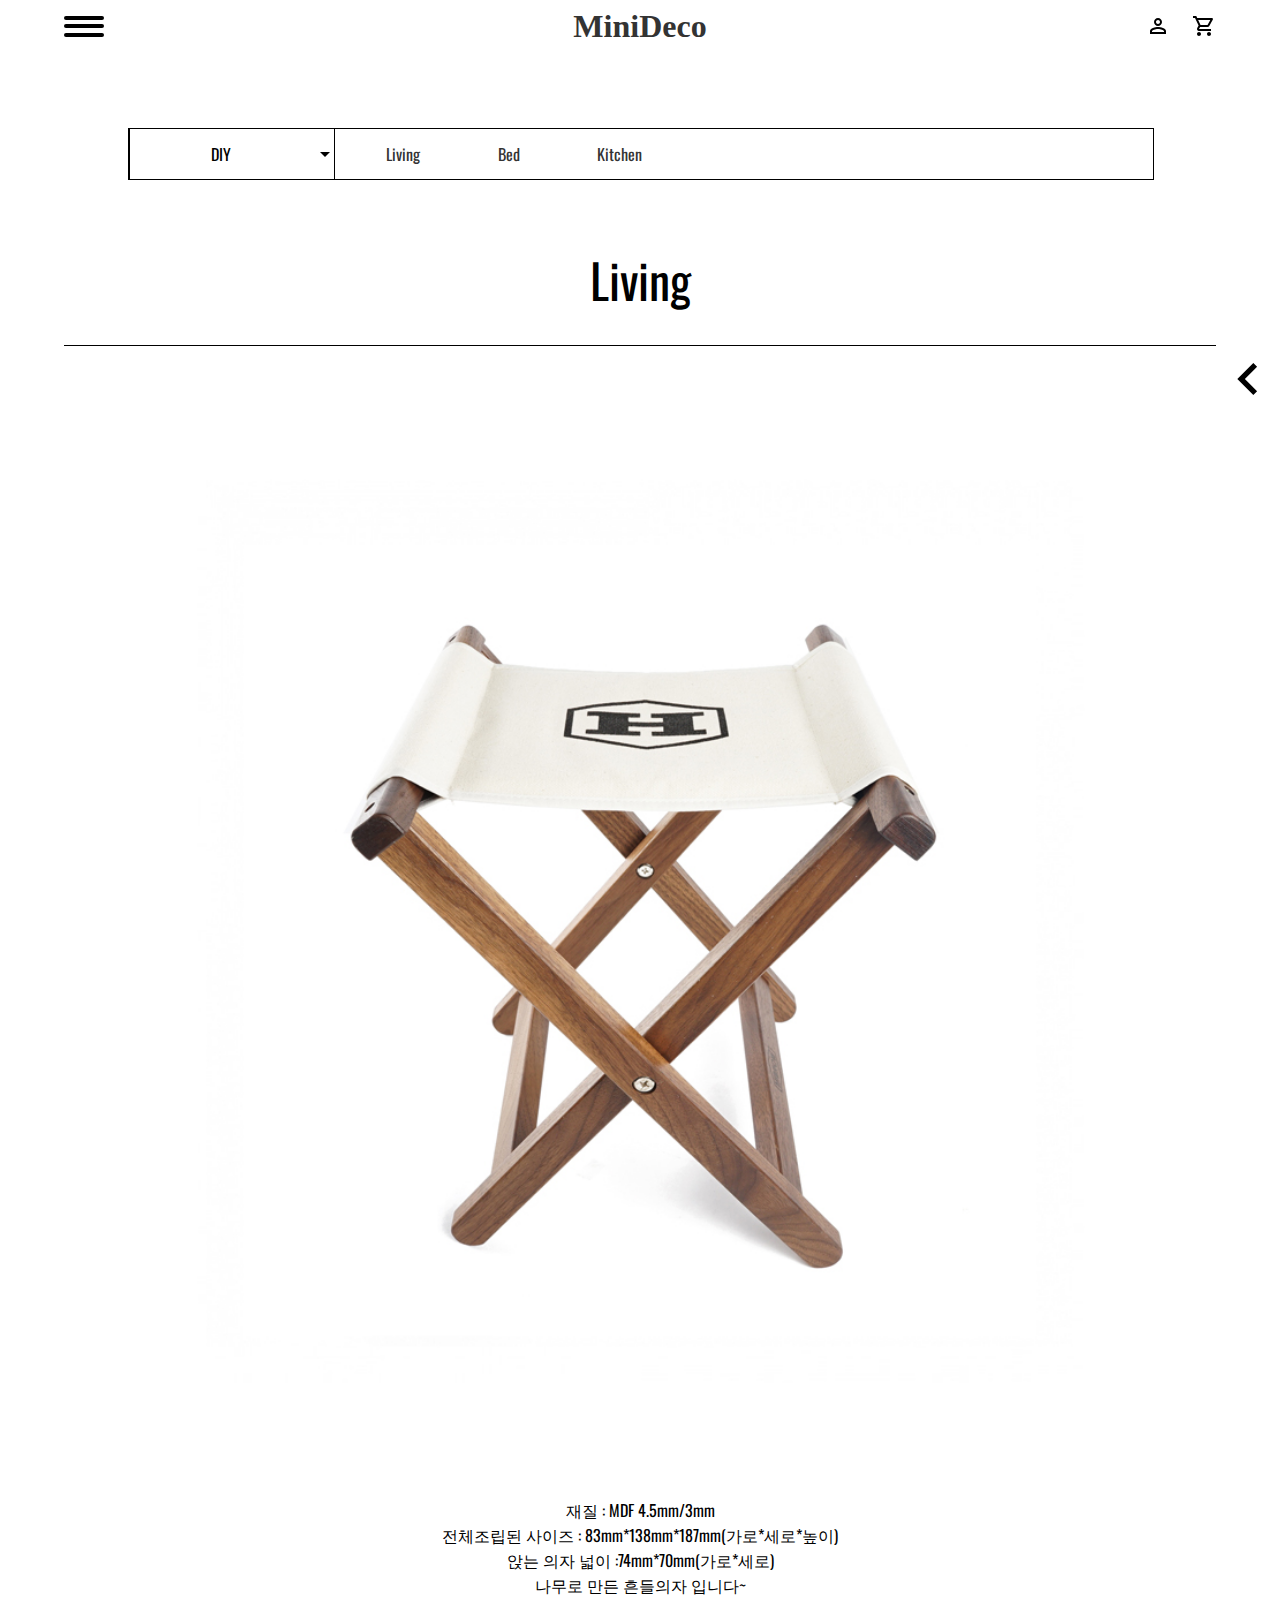
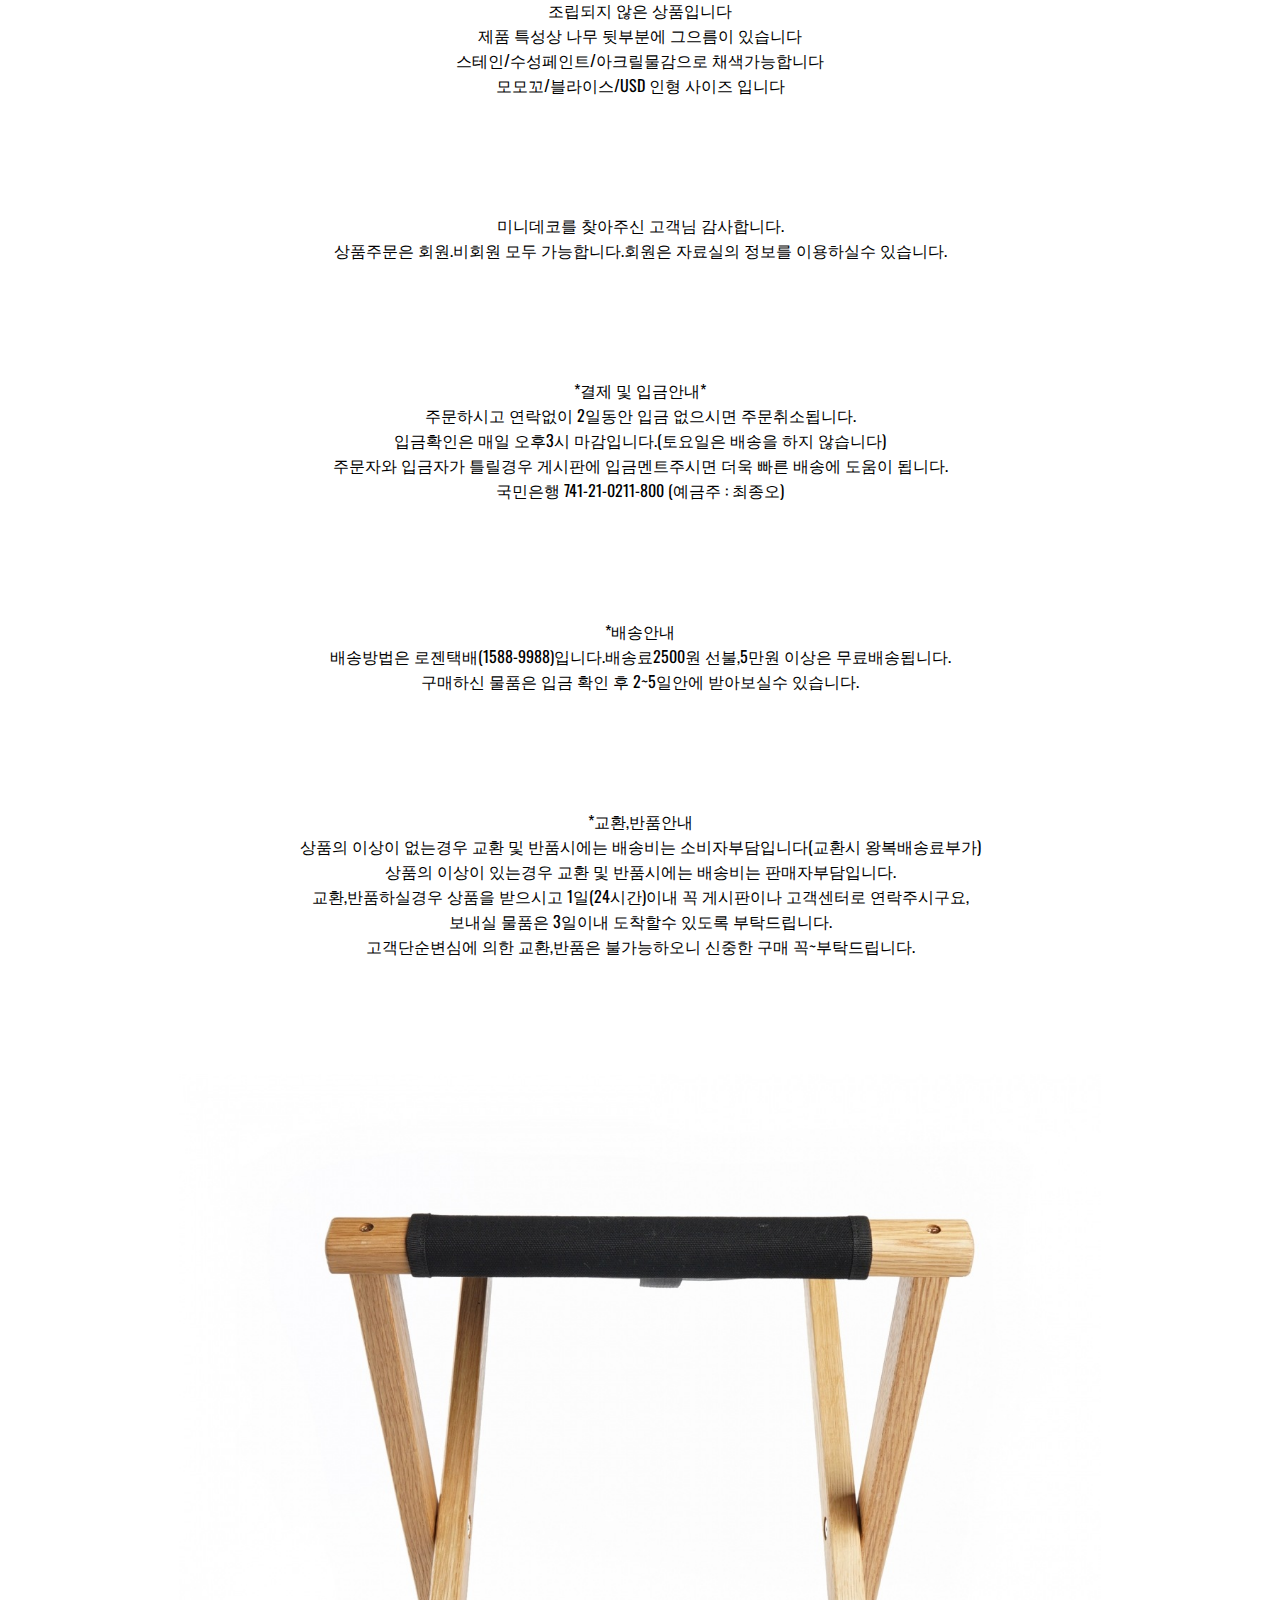
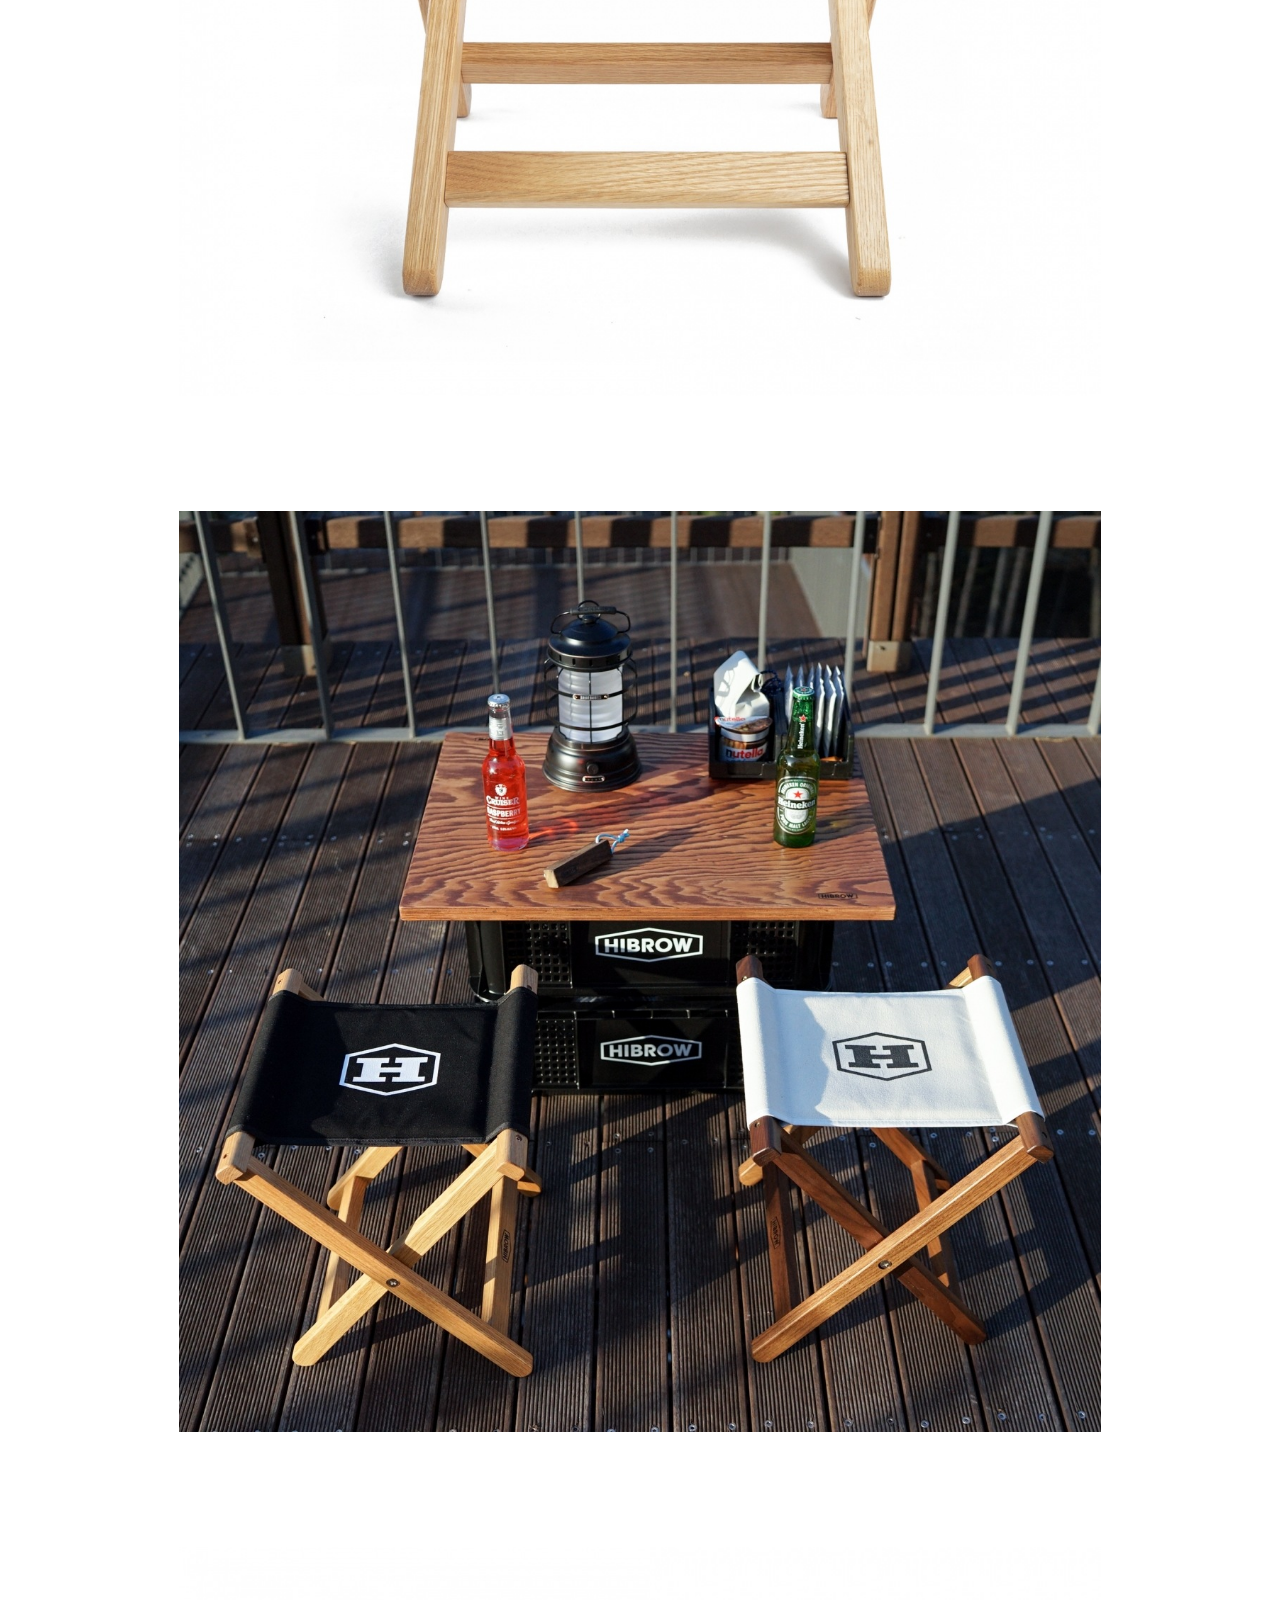
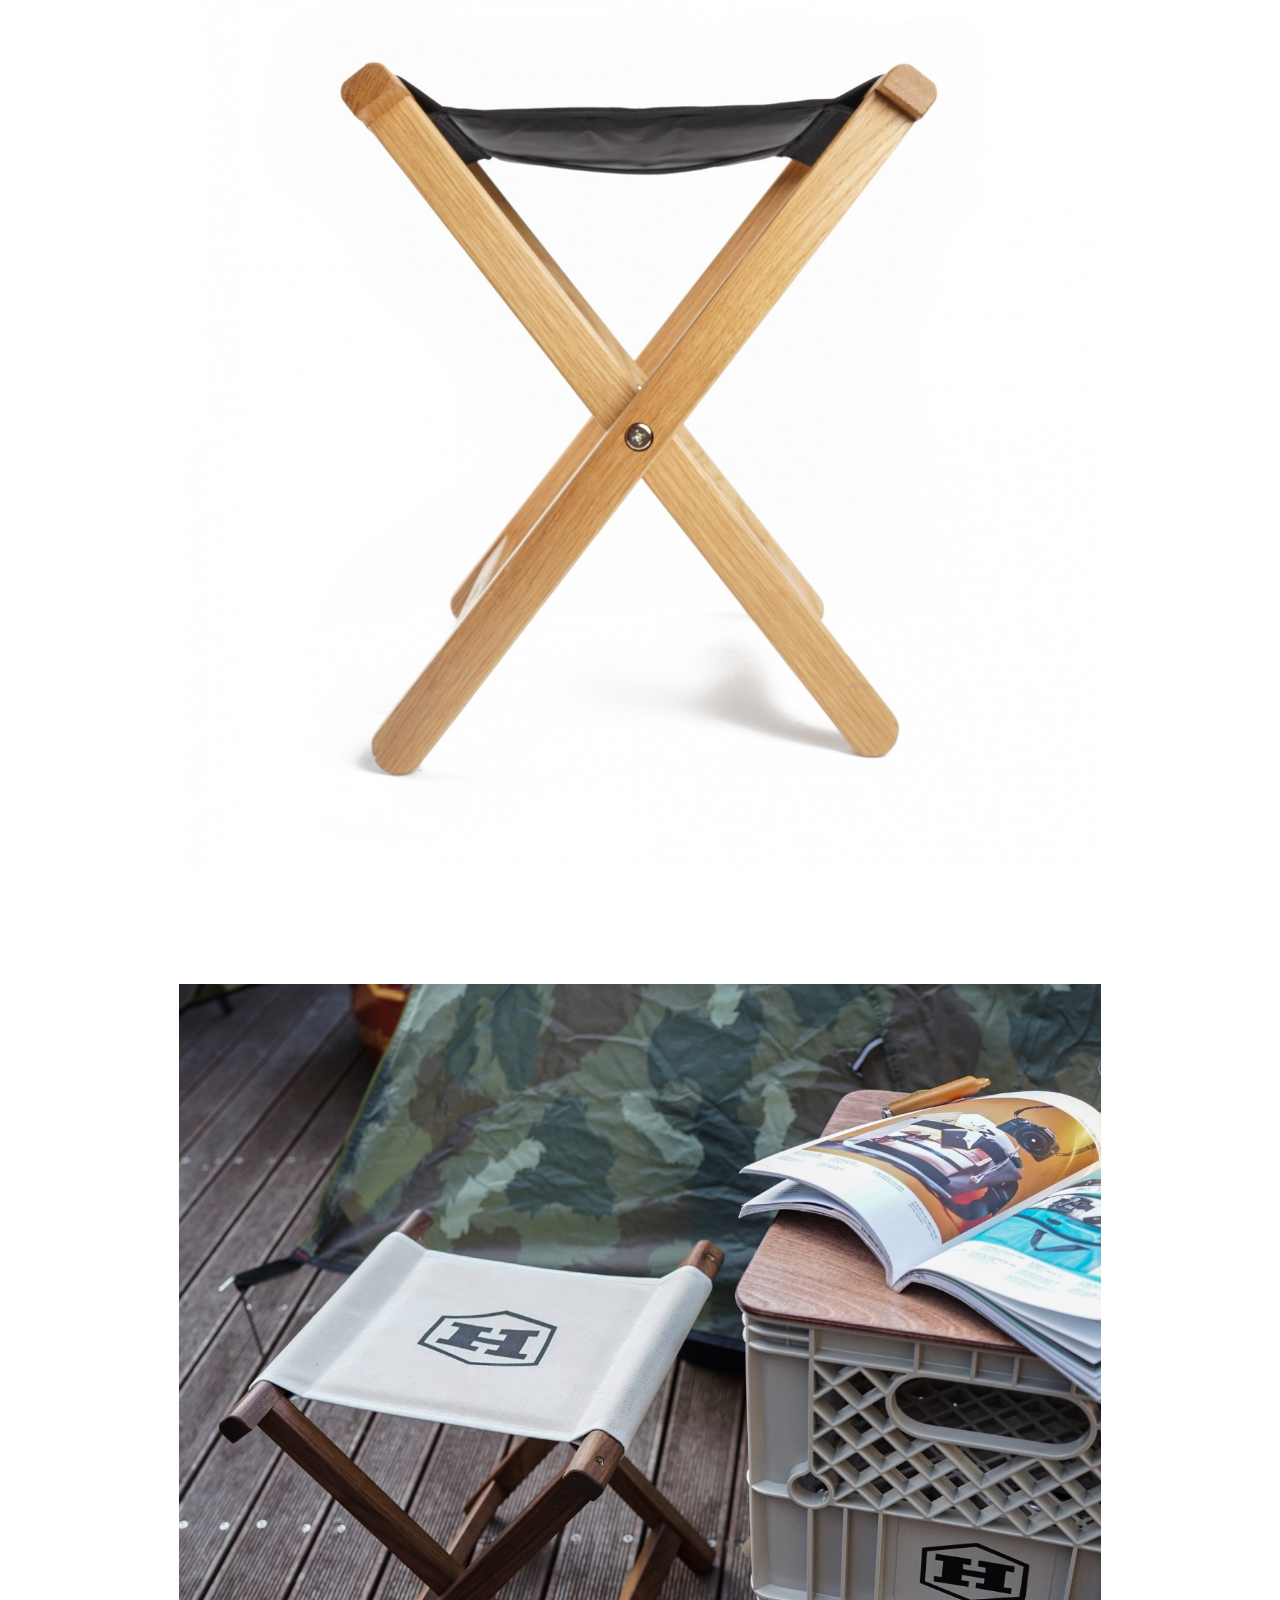
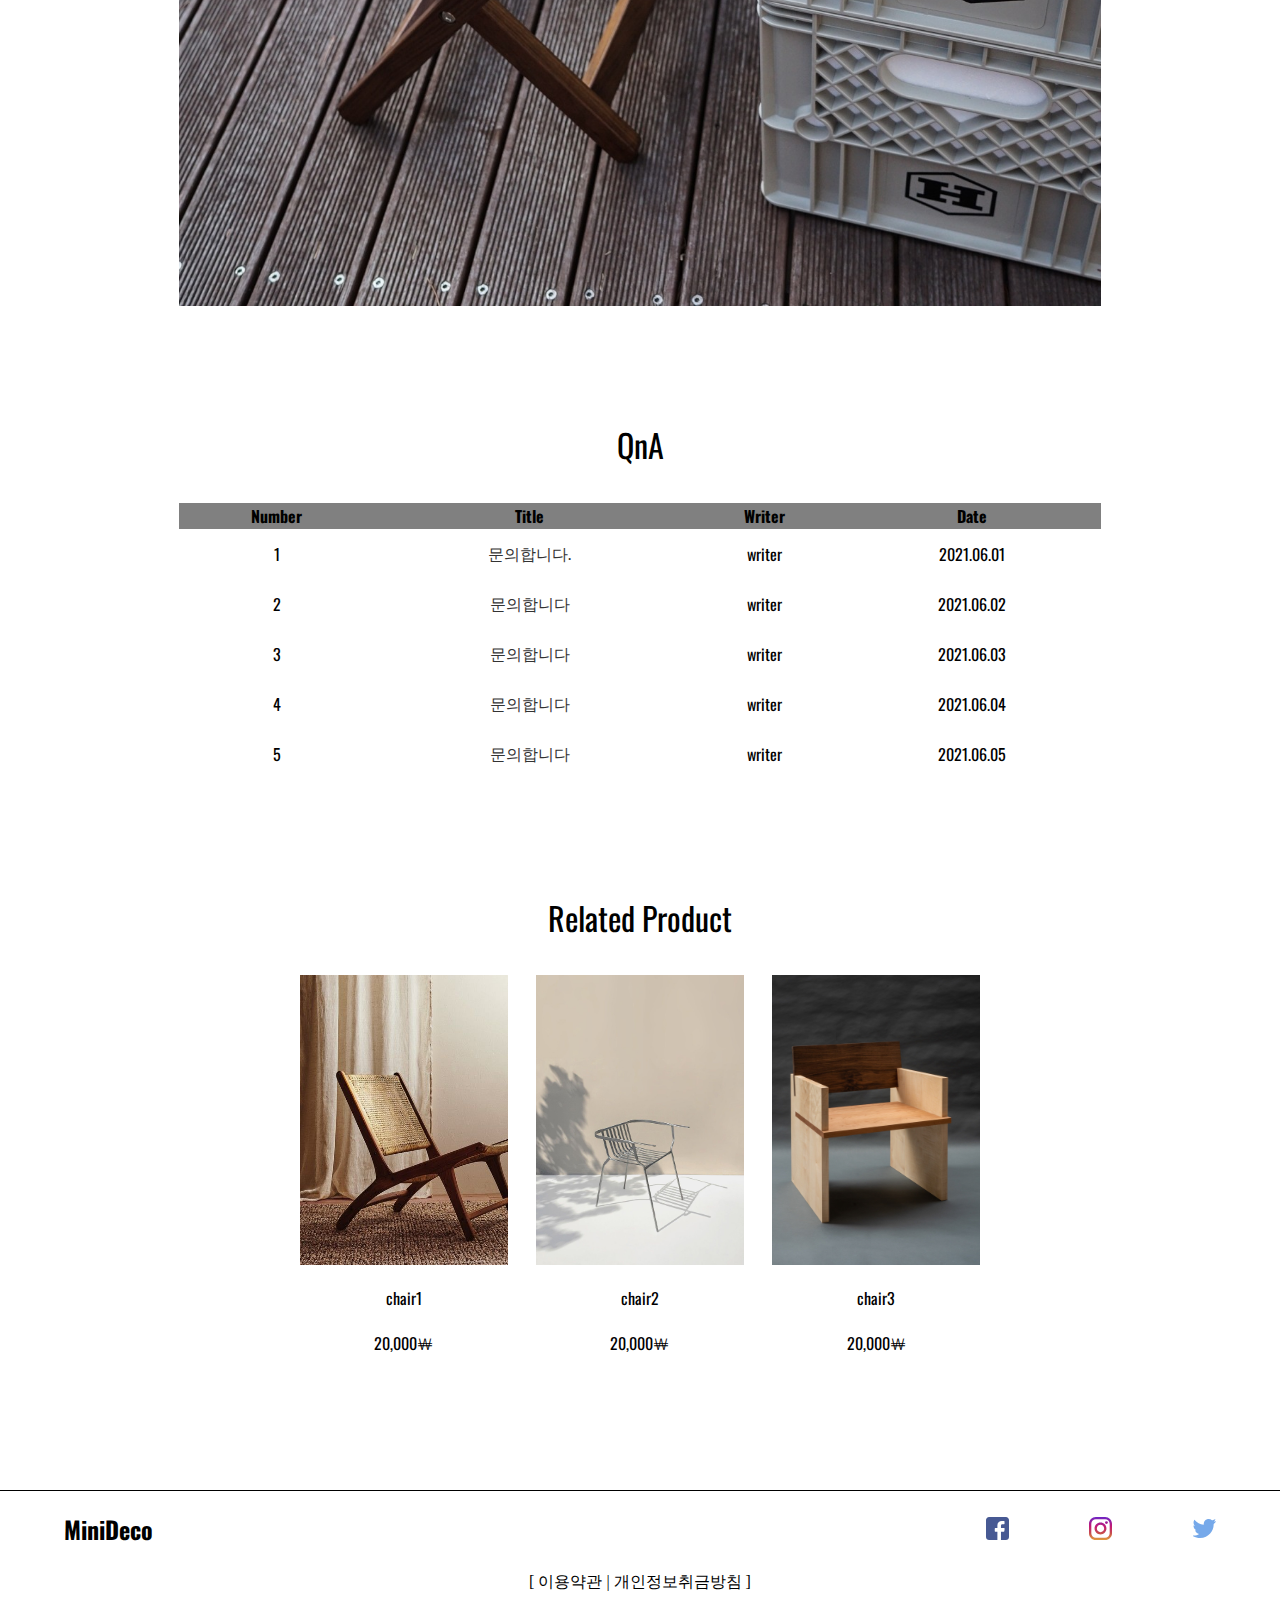
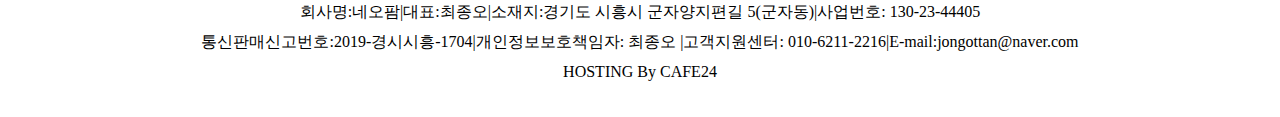
==== detail.html @ d458aa54 "project renual" ====
<!DOCTYPE html>
<html lang="en">

<head>
    <meta charset="UTF-8">
    <meta http-equiv="X-UA-Compatible" content="IE=edge">
    <meta name="viewport" content="width=device-width, initial-scale=1.0">
    <meta property="og:title" content="MiniDeco">
    <!-- og : offengraphic -->
    <meta property="og:url" content="https://dlsdk0601.github.io/frontend/">
    <meta property="og:image" content="img/main1-1.jpg">
    <meta property="og:description" content="원목가구 사이트">

    <meta name="twitter:card" content="summary">
    <meta name="twitter:title" content="MiniDeco">
    <meta name="twitter:url" content="https://dlsdk0601.github.io/frontend/">
    <meta name="twitter:image" content="img/main1-1.jpg">
    <meta name="twitter:description" content="공유시 요약설명">

    <link rel="shortcut icon" href="img/thumnail1.ico">
    <!-- pc에서 탭에 보이는 썸네일 -->
    <link rel="apple-touch-icon-precomposed" sizes="114*114" href="img/thumnail1.ico">
    <title>detail</title>
    <link rel="stylesheet" href="css/detail.css">
    <script src="src/jquery-3.6.0.min.js"></script>
    <script src="https://code.jquery.com/jquery-2.2.0.min.js" type="text/javascript"></script>
    <script src="src/slick.min.js" type="text/javascript" charset="utf-8"></script>
    <script src="src/common.js"></script>
</head>

<body>
    <header>
        <div class="trigger">
            <a class="menu-trigger type7" href="#">
                <span>1</span>
                <span>2</span>
                <span>3</span>
            </a>
        </div>

        <a href="#">
            <h1>MiniDeco</h1>
        </a>

        <div class="topicons">
            <a href="#"><img src="img/Login.svg" alt=""></a>
            <a href="#"><img src="img/Cart.svg" alt=""></a>
        </div>

        <div class="login">
            <div class="close"> 
                <a href="#">
                    <span>1</span>
                    <span>2</span>
                </a>
            </div>
            <p>Login</p>
            <form>
                <input type="text" id="email" placeholder="Email">
                <input type="password" id="pw" placeholder="password">
                <button class="loginbtn">Login</button>
            </form>
            <a class="pwbtn" href="#">Forgot your Password?</a>
            <p>Login with</p>
            <figure>
                <a href="https://www.facebook.com/"><img src="img/facebook.svg" alt=""></a>
                <a href="https://www.instagram.com/"><img src="img/instagram.svg" alt=""></a>
                <a href="https://twitter.com/"><img src="img/twitter.svg" alt=""></a>
            </figure>
        </div>

        <div class="pop">
            <div class="menu">
                <div id="bigMenu" class="menuname">
                    <p class="menu1"><a href="#">DIY</a></p>
                    <p class="menu2"><a href="#">Wood</a></p>
                    <p class="menu3"><a href="#">Metal</a></p>
                    <p class="menu4"><a href="#">Deco</a></p>
                    <p><a href="notice.html">QnA</a></p>
                </div>
            </div>

            <div id="submenu" class="submenu">
                <div class="sub1 active">
                    <p><a href="#">Kitchen</a></p>
                    <p><a href="#">Bed</a></p>
                    <p><a href="#">Living</a></p>
                </div>
                <div class="sub2">
                    <p><a href="#">Kitchen</a></p>
                    <p><a href="#">Living</a></p>
                </div>
                <div class="sub3">
                    <p><a href="#">Handle</a></p>
                    <p><a href="#">Light</a></p>
                </div>
                <div class="sub4">
                    <p><a href="#">Handmade</a></p>
                    <p><a href="#">Miniature</a></p>
                </div>
            </div>
        </div>
        
    </header>

    <main>

        <div id="Top" class="sort1">
            <ul class="menulist">
                <li class="selected">
                    <div>DIY</div>
                    <a href="#"><img src="img/arrowdown.svg" alt=""></a>
                </li>
                <li>DIY</li>
                <li>Wood</li>
                <li>Metal</li>
                <li>Deco</li>
            </ul>
            <span>
                <a href="#" class="active">Living</a>
                <a href="#">Bed</a>
                <a href="#">Kitchen</a>
            </span>
        </div>

        <p class="title">
            Living
        </p>

        <div class="container">
            <div class="info">
                <figure class="bigphto">
                    <img src="img/detail.jpg" alt="">
                </figure>
                <p class="exp1">
                    재질 : MDF 4.5mm/3mm <br> 전체조립된 사이즈 : 83mm*138mm*187mm(가로*세로*높이)<br> 앉는 의자 넓이 :74mm*70mm(가로*세로)<br> 나무로 만든 흔들의자 입니다~<br> 조립되지 않은 상품입니다<br> 제품 특성상 나무 뒷부분에 그으름이 있습니다<br> 스테인/수성페인트/아크릴물감으로 채색가능합니다<br> 모모꼬/블라이스/USD 인형 사이즈 입니다<br>
                </p>
                <p class="exp2">
                    미니데코를 찾아주신 고객님 감사합니다.<br> 상품주문은 회원.비회원 모두 가능합니다.회원은 자료실의 정보를 이용하실수 있습니다.
                </p>
                <p class="exp3">
                    *결제 및 입금안내*<br> 주문하시고 연락없이 2일동안 입금 없으시면 주문취소됩니다.<br> 입금확인은 매일 오후3시 마감입니다.(토요일은 배송을 하지 않습니다)<br> 주문자와 입금자가 틀릴경우 게시판에 입금멘트주시면 더욱 빠른 배송에 도움이 됩니다.<br> 국민은행 741-21-0211-800 (예금주 : 최종오)<br>
                </p>
                <p class="exp4">
                    *배송안내<br> 배송방법은 로젠택배(1588-9988)입니다.배송료2500원 선불,5만원 이상은 무료배송됩니다.<br> 구매하신 물품은 입금 확인 후 2~5일안에 받아보실수 있습니다.<br>
                </p>
                <p class="exp5">
                    *교환,반품안내<br> 상품의 이상이 없는경우 교환 및 반품시에는 배송비는 소비자부담입니다(교환시 왕복배송료부가)<br> 상품의 이상이 있는경우 교환 및 반품시에는 배송비는 판매자부담입니다.<br> 교환,반품하실경우 상품을 받으시고 1일(24시간)이내 꼭 게시판이나 고객센터로 연락주시구요,<br> 보내실 물품은 3일이내 도착할수 있도록 부탁드립니다.<br> 고객단순변심에 의한 교환,반품은 불가능하오니 신중한 구매
                    꼭~부탁드립니다.
                    <br>
                </p>
                <div class="subphoto">
                    <figure class="ex">
                        <a href="#"><img src="img/ex2.jpg" alt=""></a>
                    </figure>
                    <figure class="ex">
                        <a href="#"><img src="img/ex4.jpg" alt=""></a>
                    </figure>
                    <figure class="ex">
                        <a href="#"><img src="img/ex5.jpg" alt=""></a>
                    </figure>
                    <figure class="ex">
                        <a href="#"><img src="img/ex6.jpg" alt=""></a>
                    </figure>
                </div>

                <div class="title1">
                    <span>QnA</span>
                </div>
                <table class="table">
                    <thead>
                        <tr>
                            <th>Number</th>
                            <th>Title</th>
                            <th>Writer</th>
                            <th>Date</th>
                        </tr>
                    </thead>
                    <tbody>
                        <tr class="item1">
                            <td>1</td>
                            <td><a href="notice.html">문의합니다.</a></td>
                            <td>writer</td>
                            <td>2021.06.01</td>
                        </tr>
                        <tr class="item2">
                            <td>2</td>
                            <td><a href="notice.html">문의합니다</a></td>
                            <td>writer</td>
                            <td>2021.06.02</td>
                        </tr>
                        <tr class="item3">
                            <td>3</td>
                            <td><a href="notice.html">문의합니다</a></td>
                            <td>writer</td>
                            <td>2021.06.03</td>
                        </tr>
                        <tr class="item4">
                            <td>4</td>
                            <td><a href="notice.html">문의합니다</a></td>
                            <td>writer</td>
                            <td>2021.06.04</td>
                        </tr>
                        <tr class="item5">
                            <td>5</td>
                            <td><a href="notice.html">문의합니다</a></td>
                            <td>writer</td>
                            <td>2021.06.05</td>
                        </tr>
                    </tbody>
                </table>

                <div class="related">
                    <p class="title1">Related Product</p>
                    <ul>
                        <li>
                            <a class="left" href="#"></a>
                        </li>
                        <li>
                            <figure>
                                <a href="itemlist.html"><img src="img/right.jpg" alt=""></a>
                            </figure>
                            <p>chair1</p>
                            <p>20,000￦</p>
                        </li>
                        <li>
                            <figure>
                                <a href="itemlist.html"><img src="img/right2.jpg" alt=""></a>
                            </figure>
                            <p>chair2</p>
                            <p>20,000￦</p>
                        </li>
                        <li>
                            <figure>
                                <a href="itemlist.html"><img src="img/EX1.png" alt=""></a>
                            </figure>
                            <p>chair3</p>
                            <p>20,000￦</p>
                        </li>
                        <li>
                            <a class="right" href="#"></a>
                        </li>
                    </ul>
                </div>
            </div>

            <div class="side">
                <p class="mininame"><img src="img/arrowleft.svg" alt=""></p>
                <p class="name">Chair</p>
                <div class="price">
                    <p>Price</p>
                    <p>80,000￦</p>
                </div>
                <div class="material">
                    <p>material</p>
                    <p>Wood</p>
                </div>
                <div class="color">
                    <p>Color</p>
                    <section>
                        <input id="chk1" type="radio" name="cl1" checked>
                        <label for="chk1" class="chk1"></label>
                        <input id="chk2" type="radio" name="cl1">
                        <label for="chk2" class="chk2"></label>
                        <input id="chk3" type="radio" name="cl1">
                        <label for="chk3" class="chk3"></label>
                    </section>
                </div>
                <div class="size">
                    <p>Size</p>
                    <p>100*120*500</p>
                </div>
                <div class="point">
                    <p>Membership point</p>
                    <p>10%</p>
                </div>
                <div class="many">
                    <p>How many</p>
                    <input type="number" value="1" min="1">
                </div>
                <div class="buycart">
                    <a href="#">Buy</a>
                    <a href="#">Cart</a>
                </div>
            </div>

            <div class="bottombar">
                <a class="topbtn" href="#Top">▲top</a>
                <a class="bottombtn" href="#Bottom">▼bottom</a>
                <a href="#">buy</a>
                <a href="#">Cart</a>
            </div>
        </div>

    </main>

    <footer id="Bottom">
        <div class="bt-1">
            <h2>MiniDeco</h2>
            <div class="btmicons">
                <figure>
                    <a href="#"><img src="img/facebook.svg" alt=""></a>
                </figure>
                <figure>
                    <a href="#"><img src="img/instagram.svg" alt=""></a>
                </figure>
                <figure>
                    <a href="#"><img src="img/twitter.svg" alt=""></a>
                </figure>
            </div>
        </div>
        <div class="bt-2">
            <p>[ 이용약관 | 개인정보취금방침 ]</p>
            <p>회사명:네오팜|대표:최종오|소재지:경기도 시흥시 군자양지편길 5(군자동)|사업번호: 130-23-44405</p>
            <p>통신판매신고번호:2019-경시시흥-1704|개인정보보호책임자: 최종오 |고객지원센터: 010-6211-2216|E-mail:jongottan@naver.com</p>
            <p>HOSTING By CAFE24</p>
        </div>
    </footer>
</body>

</html>
---- css/detail.css ----
@charset "utf-8";
@import url('common.css');

/*메뉴-------------------------------*/

.sort1 {
    width: 80%;
    height: 50px;
    margin: 10% 10% 5% 10%;
    border: 1px solid black;
    display: flex;
    justify-content: flex-start;
    align-items: center;
    position: relative;
    overflow: hidden;
}

.sort1 .menulist {
    width: 20%;
    height: 100%;
    position: absolute;
    left: 0;
    top: 0;
    text-align: center;
    border-right: 1px solid black;
}

.sort1 .menulist .selected {
    display: flex;
    justify-content: space-between;
    align-items: center;
}

.sort1 .menulist .selected>div {
    width: 90%;
}

.sort1 .menulist .selected>a {
    display: block;
    width: 10%;
}

.sort1 .menulist li {
    width: 100%;
    height: 100%;
}

.sort1 span {
    display: flex;
    justify-content: space-between;
    align-items: center;
    width: 25%;
    height: 100%;
    padding-left: 25%;
    border-left: 1px solid black;
}

.title {
    font-size: 3rem;
    width: 90%;
    margin: 0 auto;
    text-align: center;
    border-bottom: 1px solid black;
    padding-bottom: 30px;
}


/*상품 정보-----------------------------------------------*/

.container {
    width: 100%;
    display: flex;
    justify-content: space-around;
    align-items: stretch;
}

.container .info {
    width: 60%;
    margin-left: 5%;
    flex-grow: 1;
}


/*메인 이미지*/

.container .info .bigphto {
    width: 80%;
    margin: 10% auto;
    text-align: center;
}

.container .info .bigphto img {
    width: 100%;
}


/*상품 설명*/

.container .info p {
    width: 80%;
    margin: 10% auto;
    text-align: center;
}


/*서브 이미지*/

.container .info .ex {
    width: 80%;
    margin: 10% auto;
    text-align: center;
}

.container .info .ex a img {
    width: 100%;
}


/*qna 게시판*/

.container .info .table {
    margin: 0 auto;
    width: 80%;
    padding-bottom: 20px;
    text-align: center;
    border-collapse: collapse;
}

.container .info .table tbody tr {
    height: 50px;
}

.container .info .title1 {
    text-align: center;
    margin: 3%;
    font-size: 2rem;
}

.container .info .table thead {
    background: gray;
}


/*관련상품*/

.container .info .related {
    width: 100%;
}

.container .info .related p {
    margin: 3% auto;
    padding-top: 7%;
}

.container .info .related ul {
    width: 100%;
    margin: 0 auto;
    display: flex;
    justify-content: space-between;
    align-items: center;
}

.container .info .related ul li {
    width: 18%;
}

.container .info .related ul li figure {
    width: 100%;
    height: 290px;
}

.container .info .related ul li figure img {
    width: 100%;
    height: 290px;
}

.container .info .related ul .left {
    display: block;
    width: 50%;
    margin: 0 auto;
    text-align: center;
    display: none;
}

.container .info .related ul:hover .left {
    display: block;
    width: 50%;
    margin: 0 auto;
    text-align: center;
}

.container .info .related ul .right {
    display: block;
    width: 50%;
    margin: 0 auto;
    text-align: center;
    display: none;
}

.container .info .related ul:hover .right {
    display: block;
    width: 50%;
    margin: 0 auto;
    text-align: center;
}

.container .info .related ul .left::before {
    content: '';
    width: 30px;
    height: 30px;
    border-top: 1px solid black;
    border-left: 1px solid black;
    display: inline-block;
    transform: rotate(-45deg);
}

.container .info .related ul .right::after {
    content: '';
    width: 30px;
    height: 30px;
    border-top: 1px solid black;
    border-right: 1px solid black;
    display: inline-block;
    transform: rotate(45deg);
}


/*사이드 창 ------------------------------------------------------*/

.container .side {
    width: 5%;
    height: 60px;
    overflow: hidden;
    position: sticky;
    top: 30%;
    left: 0;
}

.container .side:hover {
    width: 30%;
    height: 90%;
    margin-top: 0;
    padding-right: 5%;
    position: sticky;
    top: 10%;
    bottom: 0;
    background: none;
    flex-grow: 1;
}

.container .side .mininame {
    height: 65.5px;
}

.container .side .mininame>img {
    width: 100%;
    height: 100%;
}

.container .side .topbtn {
    display: block;
    background: #eee;
    width: 100%;
    height: 25px;
}

.container .side .bottombtn {
    display: block;
    background: #eee;
    width: 100%;
    height: 25px;
    border-top: 0px;
}

.container .side:hover>.mininame {
    display: none;
}


/* .container .side:hover > .topbtn{
    display: none;
}
.container .side:hover > .bottombtn{
    display: none;
} */

.container .side .name {
    width: 100%;
    text-align: center;
    font-size: 3rem;
}

.container .side div {
    display: flex;
    justify-content: center;
    align-items: center;
    text-align: center;
    margin: 10% 0 10% 0;
}

.container .side div p {
    width: 50%;
    border-bottom: 1px solid black;
    padding-bottom: 10px;
}

.container .side .color section {
    width: 50%;
    display: flex;
    justify-content: space-around;
    align-items: center;
}

.container .side .color section label {
    width: 24px;
    height: 24px;
}

.container .side .color section .chk1 {
    background: #9c6f59;
}

.container .side .color section .chk2 {
    background: #7a6c63;
}

.container .side .color section .chk3 {
    background: #bbb5b1;
}

.container .side .color #chk1:checked+.chk1 {
    border: 1px solid black;
}

.container .side .color #chk2:checked+.chk2 {
    border: 1px solid black;
}

.container .side .color #chk3:checked+.chk3 {
    border: 1px solid black;
}

.container .side .color input {
    display: none;
}

.container .side .many input {
    width: 30%;
    margin: 0 auto;
}

.container .side .buycart {
    width: 60%;
    margin: 5% auto;
    display: flex;
    justify-content: space-around;
    align-items: center;
}

.container .side a {
    width: 50px;
    height: 25px;
    background: #eee;
    border: 1px solid black;
}


/*모바일 하단바*/

.container .bottombar {
    width: 100%;
    height: 20px;
    position: fixed;
    bottom: 0;
    text-align: center;
    display: none;
    justify-content: center;
    align-items: center;
}

.container .bottombar a:nth-child(1) {
    width: 50%;
    background: #bbb5b1;
}

.container .bottombar a:nth-child(2) {
    width: 50%;
    background: #eee;
}

.container .bottombar:hover+.side {
    display: block;
}


/*responsive--------------------------------------------------------------------------------*/


/*mobile*/

@media (max-width:943px) {
    /*메뉴-------------------------------*/
    .sort1 {
        width: 80%;
        height: 40%;
        margin: 20% 10% 10% 10%;
        border: 0px solid black;
        display: block;
    }
    .sort1 .menulist {
        width: 50%;
        height: 30%;
        display: block;
        position: static;
        margin: 0 auto;
        border: 1px solid black;
        overflow: hidden;
    }
    .sort1 span {
        display: flex;
        justify-content: space-between;
        align-items: center;
        width: 80%;
        padding-left: 0;
        margin: 5% auto;
        border-left: 0px solid black;
    }
    .title {
        font-size: 2rem;
        width: 80%;
        margin: 0 auto;
        text-align: center;
        border-bottom: 0px solid black;
        border-top: 1px solid black;
        padding-bottom: 30px;
    }
    /*상품 정보-----------------------------------------------*/
    .container {
        width: 100%;
        margin: 0;
        display: block;
        justify-content: space-around;
        align-items: stretch;
    }
    .container .info {
        width: 100%;
        flex-grow: 1;
    }
    /*메인 이미지*/
    .container .info .bigphto {
        width: 80%;
        margin: 10% auto;
        text-align: center;
    }
    .container .info .bigphto img {
        width: 100%;
    }
    /*상품 설명*/
    .container .info p {
        width: 80%;
        margin: 10% auto;
        text-align: center;
        font-size: 0.5rem;
    }
    /*서브 이미지*/
    .container .info .subphoto {
        width: 100%;
        display: flex;
        justify-content: space-between;
        align-items: center;
        flex-flow: wrap;
    }
    .container .info .subphoto .ex {
        width: 40%;
        margin: 05%auto;
        text-align: center;
    }
    .container .info .subphoto .ex a img {
        width: 100%;
    }
    /*qna 게시판*/
    .container .info .table {
        margin: 0 auto;
        padding-bottom: 20px;
        text-align: center;
        border-collapse: collapse;
    }
    .container .info .table tbody tr {
        height: 50px;
    }
    .container .info .title1 {
        text-align: center;
        margin: 3%;
        font-size: 1rem;
    }
    .container .info .table {
        font-size: 0.5rem;
    }
    .container .info .table thead {
        background: gray;
    }
    /*관련상품*/
    .container .info .related {
        width: 100%;
    }
    .container .info .related p {
        margin: 3% auto;
        padding-top: 7%;
    }
    .container .info .related ul {
        width: 100%;
        margin: 0 auto;
        display: flex;
        justify-content: space-between;
        align-items: center;
    }
    .container .info .related ul li {
        width: 18%;
    }
    .container .info .related ul li figure {
        width: 100%;
        height: 90px;
    }
    .container .info .related ul li figure img {
        width: 100%;
        height: 90px;
    }
    .container .info .related ul .left {
        display: block;
        width: 50%;
        margin: 0 auto;
        text-align: center;
    }
    .container .info .related ul .right {
        display: block;
        width: 50%;
        margin: 0 auto;
        text-align: center;
    }
    .container .info .related ul .left::before {
        content: '';
        width: 25px;
        height: 25px;
        border-top: 1px solid black;
        border-left: 1px solid black;
        display: inline-block;
        transform: rotate(-45deg);
    }
    .container .info .related ul .right::after {
        content: '';
        width: 25px;
        height: 25px;
        border-top: 1px solid black;
        border-right: 1px solid black;
        display: inline-block;
        transform: rotate(45deg);
    }
    /*사이드 창 ------------------------------------------------------*/
    .container .side {
        width: 80%;
        height: 68vh;
        margin: 0 auto;
        padding-right: 0%;
        position: sticky;
        top: 100px;
        bottom: 0;
        flex-grow: 1;
        background: white;
        overflow: hidden;
        display: none;
    }
    /* .container .side:hover{
    width: 30%; height: 80vh;
    margin-top: 10%;
    padding-right: 5%;
    position: sticky;
    top: 100px; bottom: 0;
    background: none;
    flex-grow: 1;
} */
    .container .side .mininame {
        display: none;
    }
    .container .side .name {
        width: 100%;
        text-align: center;
        font-size: 1rem;
    }
    .container .side div {
        display: flex;
        justify-content: center;
        align-items: center;
        text-align: center;
        margin: 10% 0 10% 0;
    }
    .container .side div p {
        width: 50%;
        border-bottom: 1px solid black;
        padding-bottom: 10px;
        font-size: 0.5rem;
    }
    .container .side .color section {
        width: 50%;
        display: flex;
        justify-content: space-around;
        align-items: center;
    }
    .container .side .color section label {
        width: 24px;
        height: 24px;
    }
    .container .side .color section .chk1 {
        background: #9c6f59;
    }
    .container .side .color section .chk2 {
        background: #7a6c63;
    }
    .container .side .color section .chk3 {
        background: #bbb5b1;
    }
    .container .side .color #chk1:checked+.chk1 {
        border: 1px solid black;
    }
    .container .side .color #chk2:checked+.chk2 {
        border: 1px solid black;
    }
    .container .side .color #chk3:checked+.chk3 {
        border: 1px solid black;
    }
    .container .side .color input {
        display: none;
    }
    .container .side .many input {
        width: 30%;
        margin: 0 auto;
    }
    .container .side .buycart {
        width: 60%;
        margin: 5% auto;
        display: flex;
        justify-content: space-around;
        align-items: center;
    }
    .container .side a {
        font-size: 0.5rem;
        width: 30px;
        height: 18px;
        background: #eee;
        border: 1px solid black;
    }
    /*모바일 하단바----------------------------------------------*/
    .container .bottombar {
        width: 100%;
        height: 20px;
        position: fixed;
        bottom: 0;
        text-align: center;
        display: flex;
        justify-content: center;
        align-items: center;
    }
    .container .bottombar a:nth-child(1) {
        width: 25%;
        background: #bbb5b1;
    }
    .container .bottombar a:nth-child(2) {
        width: 25%;
        background: #eee;
    }
    .container .bottombar a:nth-child(3) {
        width: 25%;
        background: #bbb5b1;
    }
    .container .bottombar a:nth-child(4) {
        width: 25%;
        background: #eee;
    }
    .container .bottombar:hover+.side {
        display: block;
    }
}


/*mobile and tablet*/

@media (min-width:944px) and (max-width:1024px) {
    /*메뉴-------------------------------*/
    .sort1 {
        width: 80%;
        height: 50px;
        margin: 10% 10% 5% 10%;
        border: 1px solid black;
        display: flex;
        justify-content: flex-start;
        align-items: center;
    }
    .sort1 .menulist {
        width: 20%;
        height: 100%;
        border: 0px;
        padding: 0;
    }
    .sort1 span {
        display: flex;
        justify-content: space-between;
        align-items: center;
        width: 25%;
        height: 100%;
        padding-left: 25%;
        border-left: 1px solid black;
    }
    .title {
        font-size: 3rem;
        width: 80%;
        margin: 0 auto;
        text-align: center;
        border-bottom: 1px solid black;
        padding-bottom: 30px;
    }
    /*상품 정보-----------------------------------------------*/
    .container {
        width: 100%;
        display: flex;
        justify-content: space-around;
        align-items: stretch;
    }
    .container .info {
        width: 60%;
        margin-left: 5%;
        flex-grow: 1;
    }
    /*메인 이미지*/
    .container .info .bigphto {
        width: 80%;
        margin: 10% auto;
        text-align: center;
    }
    .container .info .bigphto img {
        width: 100%;
    }
    /*상품 설명*/
    .container .info p {
        width: 80%;
        margin: 10% auto;
        text-align: center;
    }
    /*서브 이미지*/
    .container .info .subphoto {
        width: 100%;
        display: flex;
        justify-content: space-between;
        align-items: center;
        flex-flow: wrap;
    }
    .container .info .subphoto .ex {
        width: 20%;
        margin-bottom: 5%;
        text-align: center;
    }
    .container .info .subphoto .ex a img {
        width: 100%;
    }
    /*qna 게시판*/
    .container .info .table {
        margin: 0 auto;
        padding-bottom: 20px;
        text-align: center;
        border-collapse: collapse;
    }
    .container .info .table tbody tr {
        height: 50px;
    }
    .container .info .title1 {
        text-align: center;
        margin: 3%;
        font-size: 2rem;
    }
    .container .info .table thead {
        background: gray;
    }
    /*관련상품*/
    .container .info .related {
        width: 100%;
    }
    .container .info .related p {
        margin: 3% auto;
        padding-top: 7%;
    }
    .container .info .related ul {
        width: 100%;
        margin: 0 auto;
        display: flex;
        justify-content: space-between;
        align-items: center;
    }
    .container .info .related ul li {
        width: 18%;
    }
    .container .info .related ul li figure {
        width: 100%;
        height: 290px;
    }
    .container .info .related ul li figure img {
        width: 100%;
        height: 290px;
    }
    .container .info .related ul .left {
        display: block;
        width: 50%;
        margin: 0 auto;
        text-align: center;
        display: block;
    }
    /* .container .info .related ul:hover .left{
        display: block;
        width: 50%;
        margin: 0 auto;
        text-align: center;
    } */
    .container .info .related ul .right {
        display: block;
        width: 50%;
        margin: 0 auto;
        text-align: center;
        display: block;
    }
    /* .container .info .related ul:hover .right{
        display: block;
        width: 50%;
        margin: 0 auto;
        text-align: center;
    } */
    .container .info .related ul .left::before {
        content: '';
        width: 30px;
        height: 30px;
        border-top: 1px solid black;
        border-left: 1px solid black;
        display: inline-block;
        transform: rotate(-45deg);
    }
    .container .info .related ul .right::after {
        content: '';
        width: 30px;
        height: 30px;
        border-top: 1px solid black;
        border-right: 1px solid black;
        display: inline-block;
        transform: rotate(45deg);
    }
    /*사이드 창 ------------------------------------------------------*/
    .container .side {
        width: 5%;
        height: 50px;
        overflow: hidden;
        position: sticky;
        border-radius: 0;
        top: 40%;
        right: 0;
    }
    .container .side:hover {
        width: 30%;
        height: 80vh;
        margin-top: 10%;
        padding-right: 5%;
        position: sticky;
        top: 100px;
        bottom: 0;
        background: none;
        flex-grow: 1;
    }
    .container .side:hover>.mininame {
        display: none;
    }
    .container .side .mininame>img {
        width: 100%;
        height: 100%;
    }
    .container .side .name {
        width: 100%;
        text-align: center;
        font-size: 3rem;
    }
    .container .side div {
        display: flex;
        justify-content: center;
        align-items: center;
        text-align: center;
        margin: 10% 0 10% 0;
    }
    .container .side div p {
        width: 50%;
        border-bottom: 1px solid black;
        padding-bottom: 10px;
    }
    .container .side .color section {
        width: 50%;
        display: flex;
        justify-content: space-around;
        align-items: center;
    }
    .container .side .color section label {
        width: 24px;
        height: 24px;
    }
    .container .side .color section .chk1 {
        background: #9c6f59;
    }
    .container .side .color section .chk2 {
        background: #7a6c63;
    }
    .container .side .color section .chk3 {
        background: #bbb5b1;
    }
    .container .side .color #chk1:checked+.chk1 {
        border: 1px solid black;
    }
    .container .side .color #chk2:checked+.chk2 {
        border: 1px solid black;
    }
    .container .side .color #chk3:checked+.chk3 {
        border: 1px solid black;
    }
    .container .side .color input {
        display: none;
    }
    .container .side .many input {
        width: 30%;
        margin: 0 auto;
    }
    .container .side .buycart {
        width: 60%;
        margin: 5% auto;
        display: flex;
        justify-content: space-around;
        align-items: center;
    }
    .container .side a {
        width: 50px;
        height: 25px;
        background: #eee;
        border: 1px solid black;
    }
    /*모바일 하단바*/
    .container .bottombar {
        width: 100%;
        height: 20px;
        position: fixed;
        margin-bottom: 226px;
        bottom: 0;
        margin: 0 auto;
        text-align: center;
        display: none;
        justify-content: center;
        align-items: center;
    }
    .container .bottombar a:nth-child(1) {
        width: 50%;
        background: #bbb5b1;
    }
    .container .bottombar a:nth-child(2) {
        width: 50%;
        background: #eee;
    }
}


/*pc and tablet*/

@media (min-width:1025px) and (max-width:1920px) {
    /*그대로*/
}
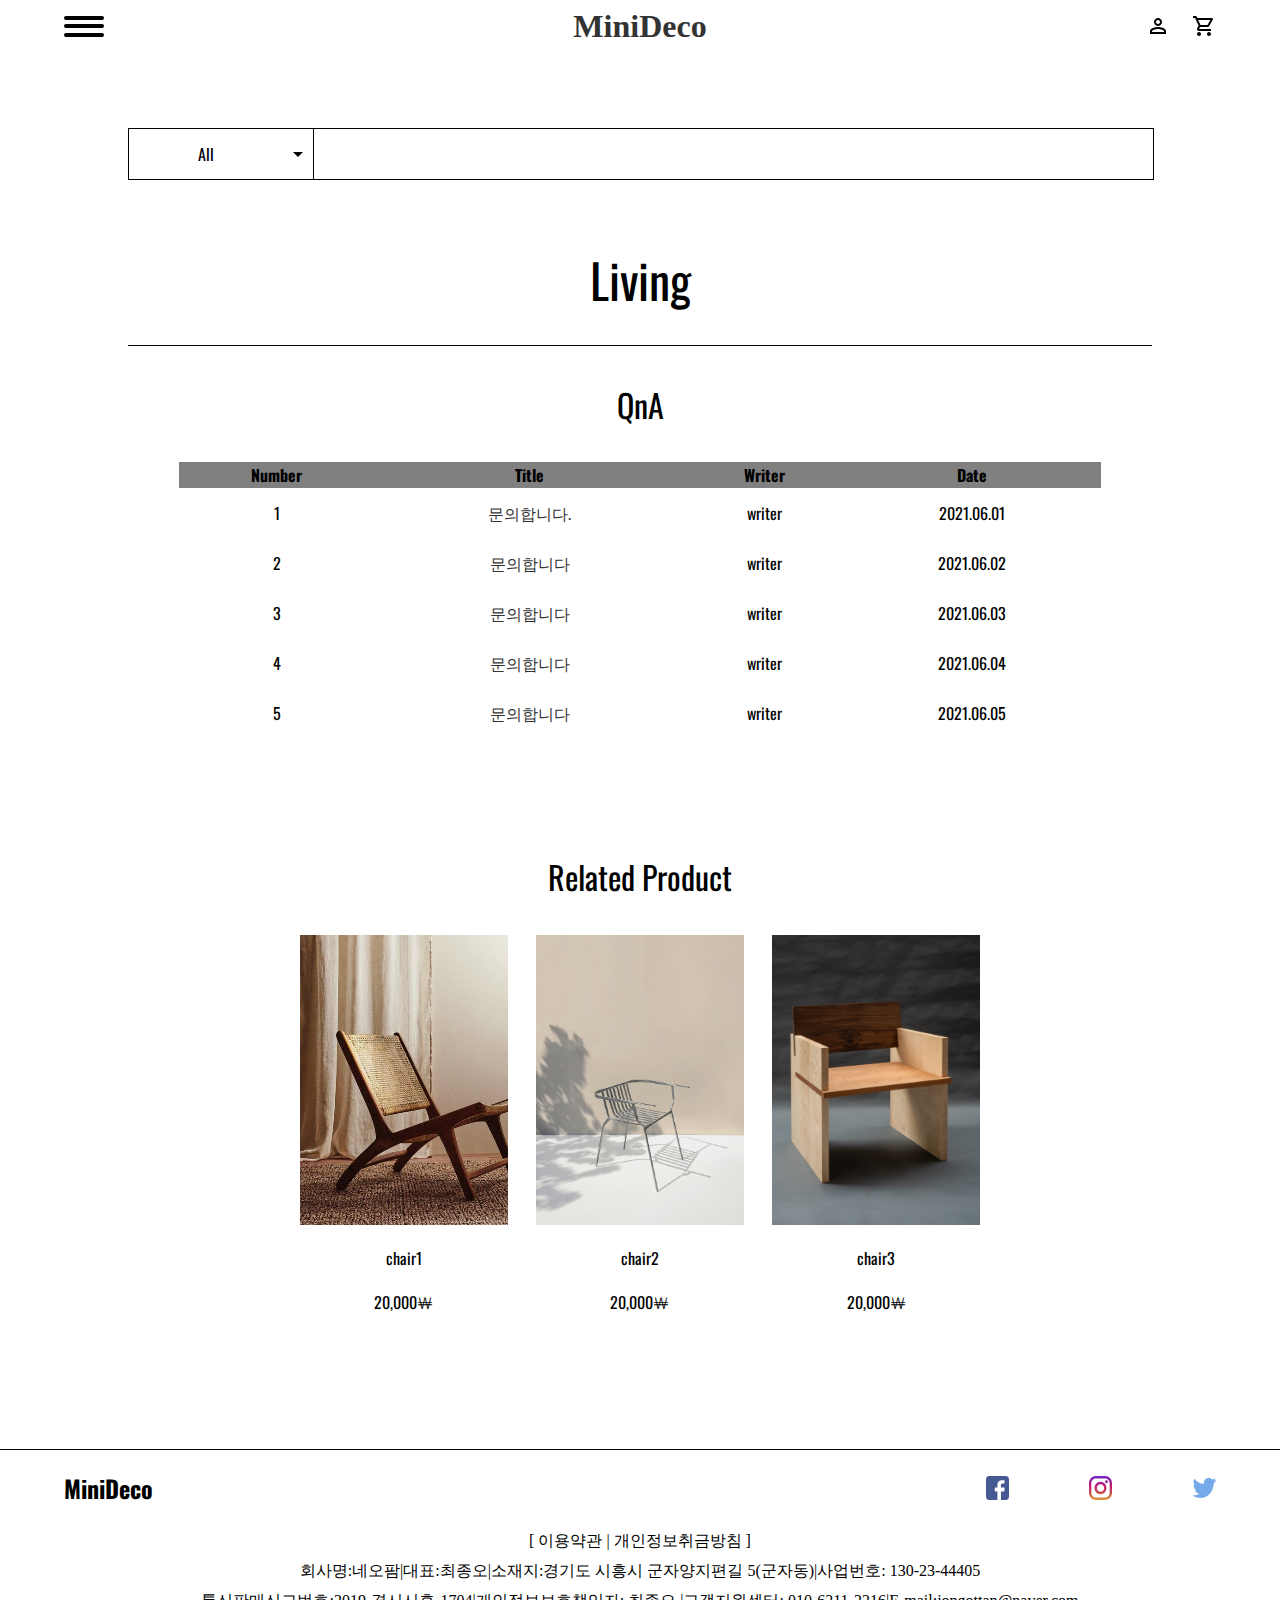
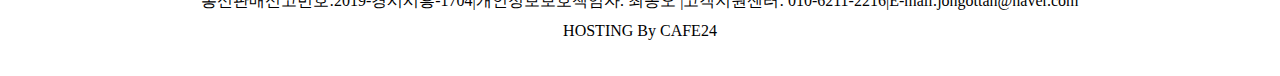
==== commit 5af2e942: "list page finish" ====
--- a/detail.html
+++ b/detail.html
@@ -25,102 +25,29 @@
     <script src="src/jquery-3.6.0.min.js"></script>
     <script src="https://code.jquery.com/jquery-2.2.0.min.js" type="text/javascript"></script>
     <script src="src/slick.min.js" type="text/javascript" charset="utf-8"></script>
-    <script src="src/common.js"></script>
+    <script defer src="src/common.js"></script>
+    <script defer src="src/detail.js"></script>
+    <script defer src="src/menuEvent.js"></script>
 </head>
 
 <body>
-    <header>
-        <div class="trigger">
-            <a class="menu-trigger type7" href="#">
-                <span>1</span>
-                <span>2</span>
-                <span>3</span>
-            </a>
-        </div>
-
-        <a href="#">
-            <h1>MiniDeco</h1>
-        </a>
-
-        <div class="topicons">
-            <a href="#"><img src="img/Login.svg" alt=""></a>
-            <a href="#"><img src="img/Cart.svg" alt=""></a>
-        </div>
-
-        <div class="login">
-            <div class="close"> 
-                <a href="#">
-                    <span>1</span>
-                    <span>2</span>
-                </a>
-            </div>
-            <p>Login</p>
-            <form>
-                <input type="text" id="email" placeholder="Email">
-                <input type="password" id="pw" placeholder="password">
-                <button class="loginbtn">Login</button>
-            </form>
-            <a class="pwbtn" href="#">Forgot your Password?</a>
-            <p>Login with</p>
-            <figure>
-                <a href="https://www.facebook.com/"><img src="img/facebook.svg" alt=""></a>
-                <a href="https://www.instagram.com/"><img src="img/instagram.svg" alt=""></a>
-                <a href="https://twitter.com/"><img src="img/twitter.svg" alt=""></a>
-            </figure>
-        </div>
-
-        <div class="pop">
-            <div class="menu">
-                <div id="bigMenu" class="menuname">
-                    <p class="menu1"><a href="#">DIY</a></p>
-                    <p class="menu2"><a href="#">Wood</a></p>
-                    <p class="menu3"><a href="#">Metal</a></p>
-                    <p class="menu4"><a href="#">Deco</a></p>
-                    <p><a href="notice.html">QnA</a></p>
-                </div>
-            </div>
-
-            <div id="submenu" class="submenu">
-                <div class="sub1 active">
-                    <p><a href="#">Kitchen</a></p>
-                    <p><a href="#">Bed</a></p>
-                    <p><a href="#">Living</a></p>
-                </div>
-                <div class="sub2">
-                    <p><a href="#">Kitchen</a></p>
-                    <p><a href="#">Living</a></p>
-                </div>
-                <div class="sub3">
-                    <p><a href="#">Handle</a></p>
-                    <p><a href="#">Light</a></p>
-                </div>
-                <div class="sub4">
-                    <p><a href="#">Handmade</a></p>
-                    <p><a href="#">Miniature</a></p>
-                </div>
-            </div>
-        </div>
-        
-    </header>
+    <header></header>
 
     <main>
 
-        <div id="Top" class="sort1">
-            <ul class="menulist">
-                <li class="selected">
-                    <div>DIY</div>
-                    <a href="#"><img src="img/arrowdown.svg" alt=""></a>
-                </li>
-                <li>DIY</li>
-                <li>Wood</li>
-                <li>Metal</li>
-                <li>Deco</li>
-            </ul>
-            <span>
-                <a href="#" class="active">Living</a>
-                <a href="#">Bed</a>
-                <a href="#">Kitchen</a>
-            </span>
+        <div id="top" class="sort1">
+            <div class="menulist">
+                <p>All</p>
+                <ul>
+                    <li class="active">All</li>
+                    <li>DIY</li>
+                    <li>Wood</li>
+                    <li>Metal</li>
+                    <li>Deco</li>
+                </ul>
+            </div>
+            <a class="downArrow" href="#"><img src="img/arrowdown.svg" alt=""></a>
+            <div class="submenu"></div>
         </div>
 
         <p class="title">
@@ -129,40 +56,33 @@
 
         <div class="container">
             <div class="info">
-                <figure class="bigphto">
-                    <img src="img/detail.jpg" alt="">
-                </figure>
-                <p class="exp1">
-                    재질 : MDF 4.5mm/3mm <br> 전체조립된 사이즈 : 83mm*138mm*187mm(가로*세로*높이)<br> 앉는 의자 넓이 :74mm*70mm(가로*세로)<br> 나무로 만든 흔들의자 입니다~<br> 조립되지 않은 상품입니다<br> 제품 특성상 나무 뒷부분에 그으름이 있습니다<br> 스테인/수성페인트/아크릴물감으로 채색가능합니다<br> 모모꼬/블라이스/USD 인형 사이즈 입니다<br>
-                </p>
-                <p class="exp2">
-                    미니데코를 찾아주신 고객님 감사합니다.<br> 상품주문은 회원.비회원 모두 가능합니다.회원은 자료실의 정보를 이용하실수 있습니다.
-                </p>
-                <p class="exp3">
-                    *결제 및 입금안내*<br> 주문하시고 연락없이 2일동안 입금 없으시면 주문취소됩니다.<br> 입금확인은 매일 오후3시 마감입니다.(토요일은 배송을 하지 않습니다)<br> 주문자와 입금자가 틀릴경우 게시판에 입금멘트주시면 더욱 빠른 배송에 도움이 됩니다.<br> 국민은행 741-21-0211-800 (예금주 : 최종오)<br>
-                </p>
-                <p class="exp4">
-                    *배송안내<br> 배송방법은 로젠택배(1588-9988)입니다.배송료2500원 선불,5만원 이상은 무료배송됩니다.<br> 구매하신 물품은 입금 확인 후 2~5일안에 받아보실수 있습니다.<br>
-                </p>
-                <p class="exp5">
-                    *교환,반품안내<br> 상품의 이상이 없는경우 교환 및 반품시에는 배송비는 소비자부담입니다(교환시 왕복배송료부가)<br> 상품의 이상이 있는경우 교환 및 반품시에는 배송비는 판매자부담입니다.<br> 교환,반품하실경우 상품을 받으시고 1일(24시간)이내 꼭 게시판이나 고객센터로 연락주시구요,<br> 보내실 물품은 3일이내 도착할수 있도록 부탁드립니다.<br> 고객단순변심에 의한 교환,반품은 불가능하오니 신중한 구매
-                    꼭~부탁드립니다.
-                    <br>
-                </p>
-                <div class="subphoto">
-                    <figure class="ex">
-                        <a href="#"><img src="img/ex2.jpg" alt=""></a>
-                    </figure>
-                    <figure class="ex">
-                        <a href="#"><img src="img/ex4.jpg" alt=""></a>
-                    </figure>
-                    <figure class="ex">
-                        <a href="#"><img src="img/ex5.jpg" alt=""></a>
-                    </figure>
-                    <figure class="ex">
-                        <a href="#"><img src="img/ex6.jpg" alt=""></a>
-                    </figure>
-                </div>
+                <div class="explain">
+                    <!-- <figure class="bigphto">
+                        <img src="img/detail.jpg" alt="">
+                    </figure>
+                    <p class="exp1">
+                        재질 : MDF 4.5mm/3mm <br> 앉는 의자 넓이 :74mm*70mm(가로*세로)<br> 나무로 만든 흔들의자 입니다~<br> 조립되지 않은 상품입니다<br> 제품 특성상 나무 뒷부분에 그으름이 있습니다<br> 스테인/수성페인트/아크릴물감으로 채색가능합니다<br> 모모꼬/블라이스/USD 인형 사이즈 입니다<br>
+                    </p>
+                    <p class="exp2">
+                        미니데코를 찾아주신 고객님 감사합니다.<br> 상품주문은 회원.비회원 모두 가능합니다.회원은 자료실의 정보를 이용하실수 있습니다.
+                    </p>
+                    <p>
+                        전체조립된 사이즈 : 83mm*138mm*187mm(가로*세로*높이)
+                    </p>
+                    <figure class="ex">
+                        <img src="img/ex2.jpg" alt="">
+                    </figure>
+                    <figure class="ex">
+                        <img src="img/ex4.jpg" alt="">
+                    </figure>
+                    <figure class="ex">
+                        <img src="img/ex5.jpg" alt="">
+                    </figure>
+                    <figure class="ex">
+                        <img src="img/ex6.jpg" alt="">
+                    </figure> -->
+                </div> 
+
 
                 <div class="title1">
                     <span>QnA</span>
@@ -243,9 +163,10 @@
                     </ul>
                 </div>
             </div>
+            
 
             <div class="side">
-                <p class="mininame"><img src="img/arrowleft.svg" alt=""></p>
+                <!-- <p class="mininame"><img src="img/arrowleft.svg" alt=""></p> 
                 <p class="name">Chair</p>
                 <div class="price">
                     <p>Price</p>
@@ -281,7 +202,7 @@
                 <div class="buycart">
                     <a href="#">Buy</a>
                     <a href="#">Cart</a>
-                </div>
+                </div>  -->
             </div>
 
             <div class="bottombar">
@@ -294,28 +215,7 @@
 
     </main>
 
-    <footer id="Bottom">
-        <div class="bt-1">
-            <h2>MiniDeco</h2>
-            <div class="btmicons">
-                <figure>
-                    <a href="#"><img src="img/facebook.svg" alt=""></a>
-                </figure>
-                <figure>
-                    <a href="#"><img src="img/instagram.svg" alt=""></a>
-                </figure>
-                <figure>
-                    <a href="#"><img src="img/twitter.svg" alt=""></a>
-                </figure>
-            </div>
-        </div>
-        <div class="bt-2">
-            <p>[ 이용약관 | 개인정보취금방침 ]</p>
-            <p>회사명:네오팜|대표:최종오|소재지:경기도 시흥시 군자양지편길 5(군자동)|사업번호: 130-23-44405</p>
-            <p>통신판매신고번호:2019-경시시흥-1704|개인정보보호책임자: 최종오 |고객지원센터: 010-6211-2216|E-mail:jongottan@naver.com</p>
-            <p>HOSTING By CAFE24</p>
-        </div>
-    </footer>
+    <footer id="Bottom"></footer>
 </body>
 
 </html>--- a/css/detail.css
+++ b/css/detail.css
@@ -3,7 +3,7 @@
 
 /*메뉴-------------------------------*/
 
-.sort1 {
+/* .sort1 {
     width: 80%;
     height: 50px;
     margin: 10% 10% 5% 10%;
@@ -62,14 +62,96 @@
     text-align: center;
     border-bottom: 1px solid black;
     padding-bottom: 30px;
-}
-
+} */
+
+.sort1 {
+    width: 80%;
+    height: 50px;
+    margin: 10% 10% 5% 10%;
+    border: 1px solid black;
+    display: flex;
+    justify-content: flex-start;
+    align-items: center;
+}
+.sort1 .menulist {
+    width: 15%;
+    height: 100%;
+    text-align: center;
+    position: relative;
+}
+.sort1 .menulist p{
+    width: 100%; height: 100%;
+    display: flex;
+    justify-content: center;
+    align-items: center;
+}
+.sort1 .menulist ul{
+    position: absolute;
+    left: 0; top: 100%;
+    width: 100%; height: 100%;
+    background-color: white;
+    display: none;
+}
+.sort1 .menulist ul.active{
+    display: block;
+}
+.sort1 .menulist ul li {
+    display: flex;
+    justify-content: center;
+    align-items: center;
+    width: 100%;
+    height: 100%;
+    background-color: white;
+    border-left:1px solid black;
+    border-right:1px solid black;
+}
+.sort1 .menulist ul li:nth-of-type(1){
+    border-top: 1px solid black;
+}
+.sort1 .menulist ul li:nth-of-type(5){
+    border-bottom: 1px solid black;
+}
+
+.sort1 .downArrow{
+    display: block;
+    width: 30px; height: 100%;
+    padding: 0;
+    margin: 0;
+    border-right:1px solid black ;
+    display: flex;
+    justify-content: center;
+    align-items: center;
+}
+
+.sort1 .submenu {
+    display: flex;
+    justify-content: left;
+    align-items: center;
+    width: 15%;
+    height: 100%;
+    padding-left: 1%;
+}
+.sort1 .submenu span{
+    cursor: pointer;
+    margin-left: 10%;
+}
+.sort1 .submenu span[active="1"]{
+    font-size: 1.5rem;
+}
+.title {
+    font-size: 3rem;
+    width: 80%;
+    margin: 0 auto;
+    text-align: center;
+    border-bottom: 1px solid black;
+    padding-bottom: 30px;
+}
 
 /*상품 정보-----------------------------------------------*/
 
 .container {
     width: 100%;
-    display: flex;
+    display: flex; 
     justify-content: space-around;
     align-items: stretch;
 }
@@ -98,7 +180,7 @@
 
 .container .info p {
     width: 80%;
-    margin: 10% auto;
+    margin: 5% auto;
     text-align: center;
 }
 
@@ -106,13 +188,13 @@
 /*서브 이미지*/
 
 .container .info .ex {
-    width: 80%;
-    margin: 10% auto;
-    text-align: center;
-}
-
-.container .info .ex a img {
-    width: 100%;
+    width: 80%; height: 100%;
+    margin: 20% auto;
+    text-align: center;
+}
+
+.container .info .ex img {
+    width: 100%; height: 100%;
 }
 
 
@@ -236,7 +318,7 @@
     left: 0;
 }
 
-.container .side:hover {
+.container .side.active {
     width: 30%;
     height: 90%;
     margin-top: 0;
@@ -250,10 +332,11 @@
 
 .container .side .mininame {
     height: 65.5px;
+    text-align: left;
 }
 
 .container .side .mininame>img {
-    width: 100%;
+    /* width: 100%; */
     height: 100%;
 }
 
@@ -272,7 +355,7 @@
     border-top: 0px;
 }
 
-.container .side:hover>.mininame {
+.container .side p.mininame.hidden {
     display: none;
 }
 
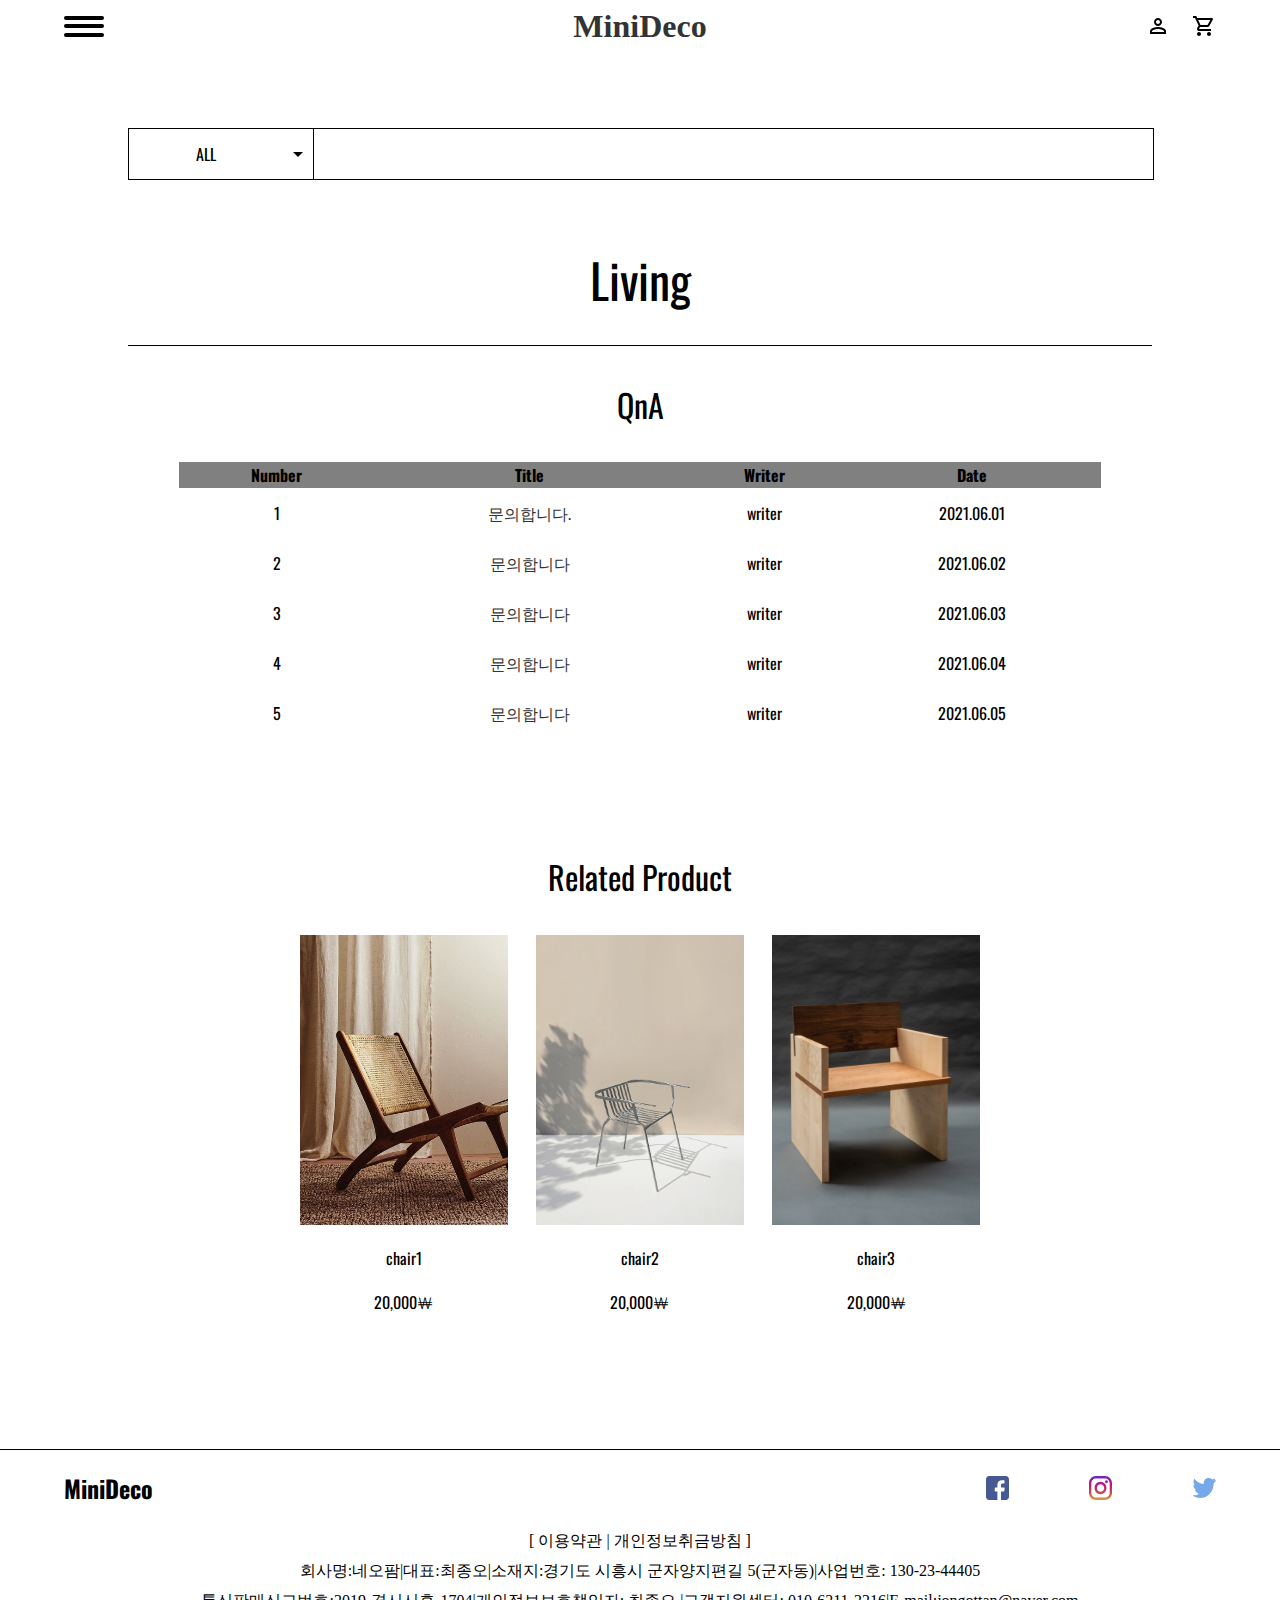
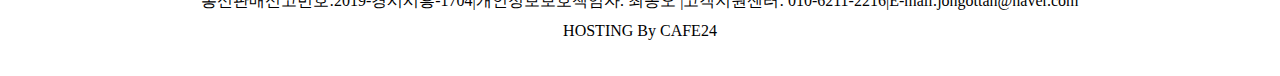
==== commit 858fc8c3: "listpage und detail page finish :)" ====
--- a/detail.html
+++ b/detail.html
@@ -27,7 +27,6 @@
     <script src="src/slick.min.js" type="text/javascript" charset="utf-8"></script>
     <script defer src="src/common.js"></script>
     <script defer src="src/detail.js"></script>
-    <script defer src="src/menuEvent.js"></script>
 </head>
 
 <body>
@@ -37,13 +36,13 @@
 
         <div id="top" class="sort1">
             <div class="menulist">
-                <p>All</p>
+                <p>ALL</p>
                 <ul>
-                    <li class="active">All</li>
+                    <li class="active">ALL</li>
                     <li>DIY</li>
-                    <li>Wood</li>
-                    <li>Metal</li>
-                    <li>Deco</li>
+                    <li>WOOD</li>
+                    <li>METAL</li>
+                    <li>DECO</li>
                 </ul>
             </div>
             <a class="downArrow" href="#"><img src="img/arrowdown.svg" alt=""></a>
@@ -208,7 +207,7 @@
             <div class="bottombar">
                 <a class="topbtn" href="#Top">▲top</a>
                 <a class="bottombtn" href="#Bottom">▼bottom</a>
-                <a href="#">buy</a>
+                <a class="buy" href="#">buy</a>
                 <a href="#">Cart</a>
             </div>
         </div>
--- a/css/detail.css
+++ b/css/detail.css
@@ -483,40 +483,100 @@
 
 @media (max-width:943px) {
     /*메뉴-------------------------------*/
+
     .sort1 {
-        width: 80%;
-        height: 40%;
-        margin: 20% 10% 10% 10%;
+        width: 40%;
+        height: 40px;
+        margin: 15% auto;
         border: 0px solid black;
         display: block;
-    }
+        justify-content: center;
+        align-items:  center;
+        position: relative;
+    }
+    
     .sort1 .menulist {
-        width: 50%;
-        height: 30%;
-        display: block;
-        position: static;
-        margin: 0 auto;
+        width: 90%;
+        height: 25px;
+        display: block;
+        position: relative;
+        margin: 0 auto;
+        /* border: 1px solid black; */
+        padding: 0;
+    }
+    .sort1 .menulist p{
+        width: 100%; 
+        display: flex;
+        justify-content: center;
+        align-items: center;
         border: 1px solid black;
-        overflow: hidden;
-    }
-    .sort1 span {
+    }
+    .sort1 .menulist ul{
+        position: absolute;
+        left: -0; top: 95%;
+        width: 100%; height: 100%;
+        background-color: white;
+        display: none;
+    }
+    .sort1 .menulist ul.active{
+        display: block;
+    }
+    .sort1 .menulist ul li {
+        display: flex;
+        justify-content: center;
+        align-items: center;
+        width: 100%;
+        height: 100%;
+        padding: 10px 0;
+        background-color: white;
+        border-left:1px solid black;
+        border-right:1px solid black;
+    }
+    .sort1 .menulist ul li:nth-of-type(1){
+        border-top: 1px solid black;
+    }
+    .sort1 .menulist ul li:nth-of-type(5){
+        border-bottom: 1px solid black;
+    }
+    .sort1 .downArrow{
+        position: absolute;
+        right: 5%; top: 0;
+        display: block;
+        width: 28px; height: 28px;
+        padding: 0; margin: 0;
+        border-right:0px solid black ;
+        display: flex;
+        justify-content: center;
+        align-items: center;
+    }
+    .sort1 .submenu {
         display: flex;
         justify-content: space-between;
         align-items: center;
-        width: 80%;
+        width: 100%;
+        height: 100%;
         padding-left: 0;
-        margin: 5% auto;
-        border-left: 0px solid black;
+        margin: 10% auto;
+    }
+    .sort1 .submenu span{
+        cursor: pointer;
+        margin-left: 0;
+    
+    }
+    .sort1 .submenu span[active="1"]{
+        font-size: 1.5rem;
     }
     .title {
         font-size: 2rem;
         width: 80%;
-        margin: 0 auto;
+        margin: 5% auto;
         text-align: center;
         border-bottom: 0px solid black;
         border-top: 1px solid black;
-        padding-bottom: 30px;
-    }
+        padding: 10px 0;
+    }
+
+    
     /*상품 정보-----------------------------------------------*/
     .container {
         width: 100%;
@@ -639,7 +699,7 @@
         transform: rotate(45deg);
     }
     /*사이드 창 ------------------------------------------------------*/
-    .container .side {
+    .container .side.active {
         width: 80%;
         height: 68vh;
         margin: 0 auto;
@@ -648,10 +708,10 @@
         top: 100px;
         bottom: 0;
         flex-grow: 1;
-        background: white;
+        background-color: white;
         overflow: hidden;
-        display: none;
-    }
+    }
+    
     /* .container .side:hover{
     width: 30%; height: 80vh;
     margin-top: 10%;
@@ -941,7 +1001,7 @@
         top: 40%;
         right: 0;
     }
-    .container .side:hover {
+    .container .side.active {
         width: 30%;
         height: 80vh;
         margin-top: 10%;
@@ -952,11 +1012,12 @@
         background: none;
         flex-grow: 1;
     }
-    .container .side:hover>.mininame {
-        display: none;
+    .container .side .mininame{
+        height: 65.5px;
+        text-align: left;
     }
     .container .side .mininame>img {
-        width: 100%;
+        /* width: 100%; */
         height: 100%;
     }
     .container .side .name {
